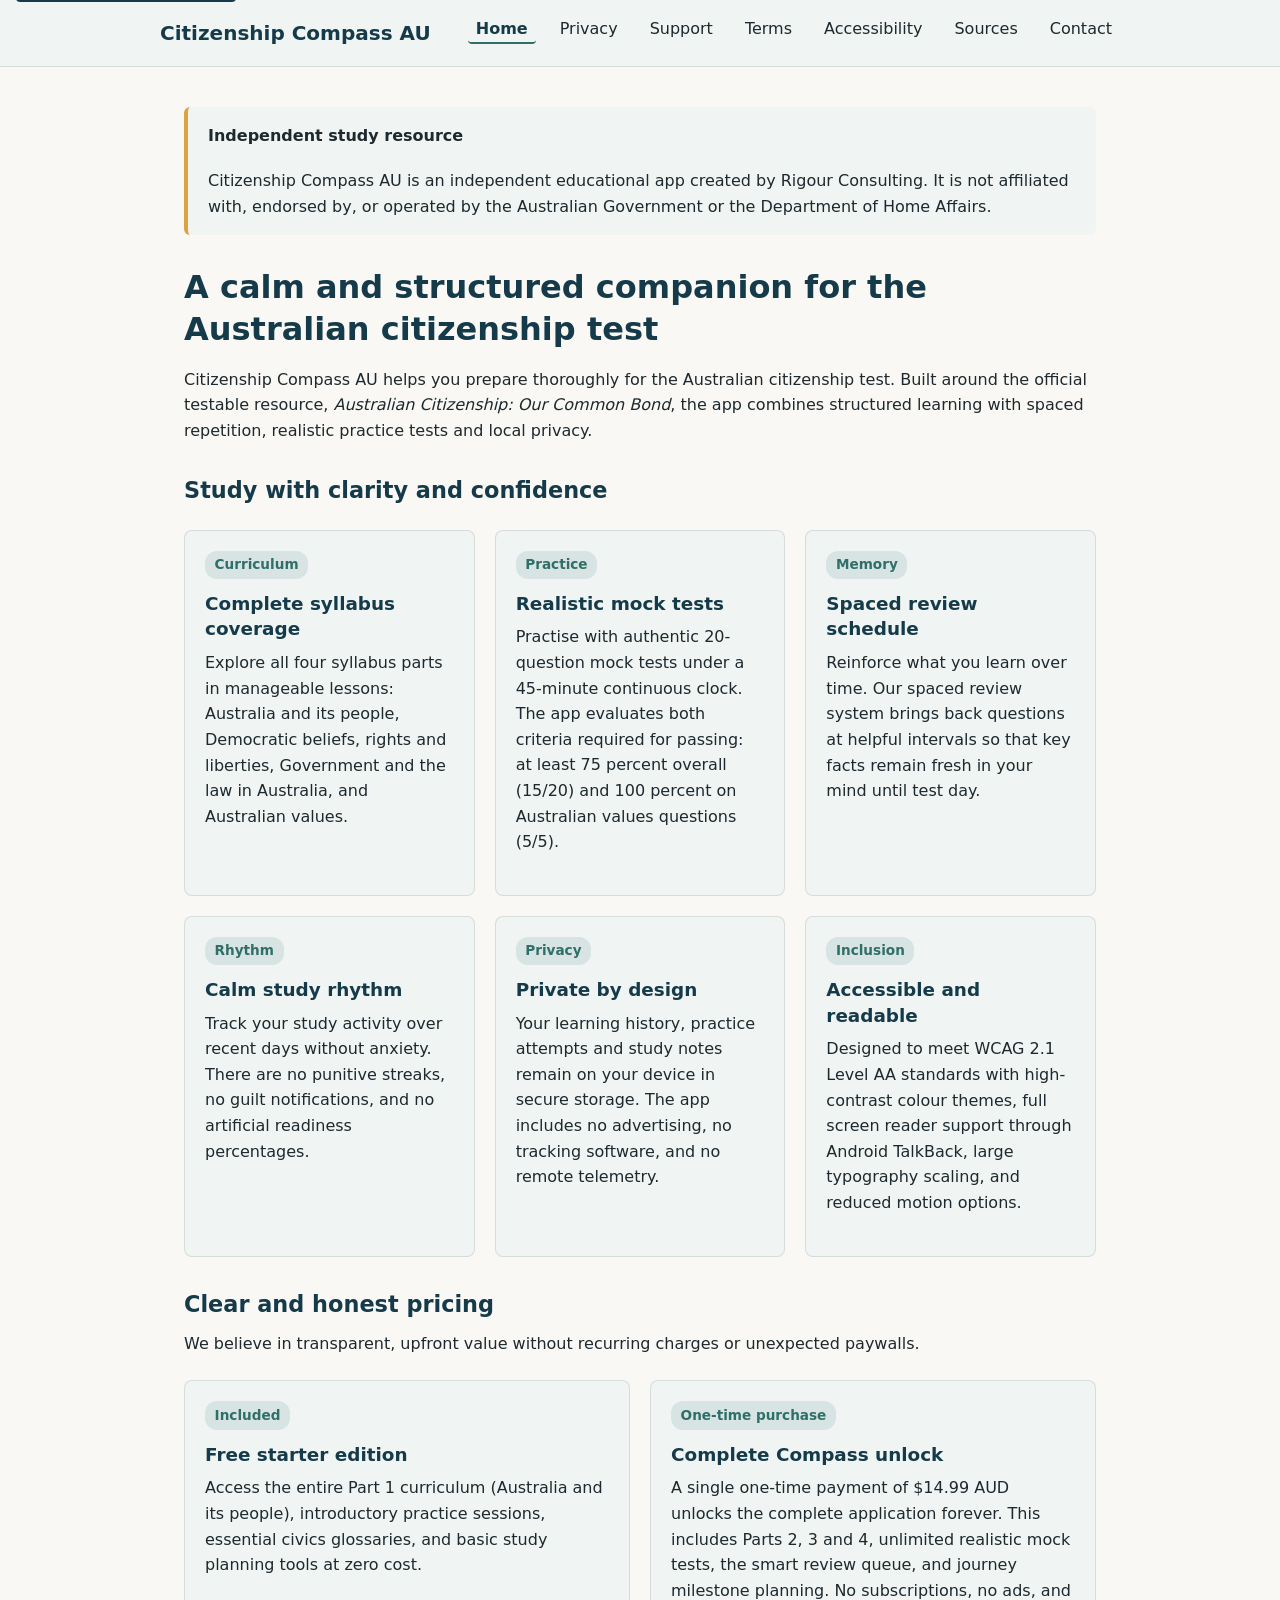
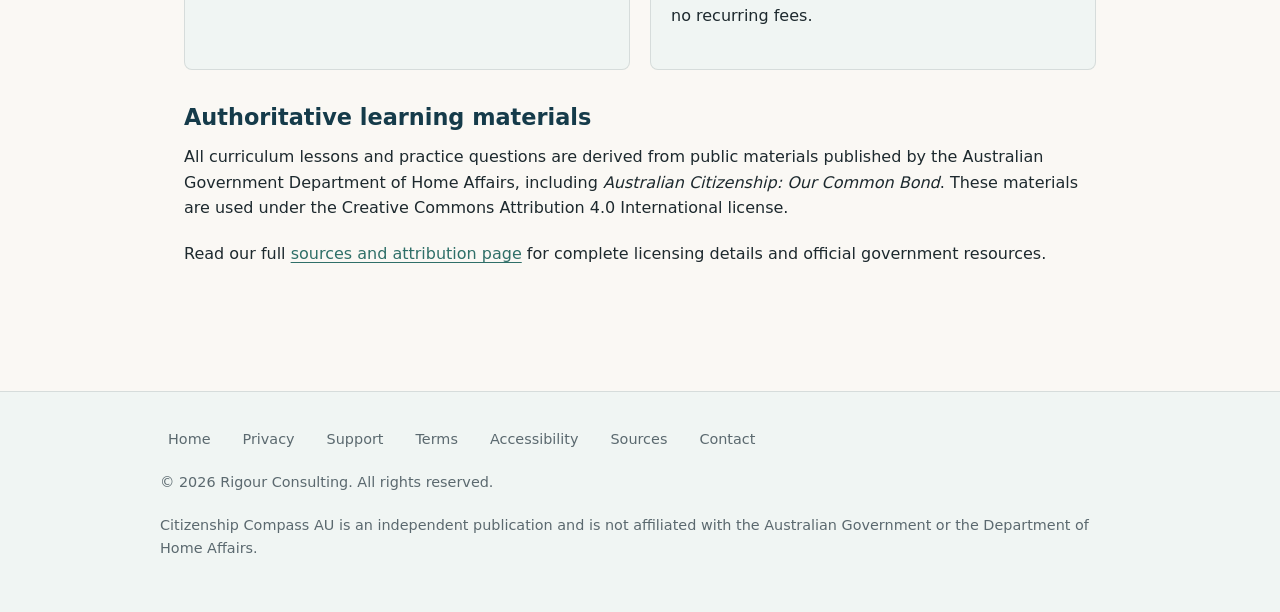
==== index.html @ 181355ba "Initial release of Citizenship Compass AU public pages" ====
<!DOCTYPE html>
<html lang="en-AU">
<head>
  <meta charset="utf-8">
  <meta name="viewport" content="width=device-width, initial-scale=1.0">
  <meta name="description" content="Citizenship Compass AU is a calm, private and structured study companion for the Australian citizenship test. Available on Android.">
  <title>Citizenship Compass AU | Australian citizenship study companion</title>
  <link rel="stylesheet" href="assets/site.css">
</head>
<body>
  <a href="#main-content" class="skip-link">Skip to main content</a>
  
  <header>
    <div class="nav-container">
      <a href="index.html" class="brand" aria-label="Citizenship Compass AU home">
        <span>Citizenship Compass AU</span>
      </a>
      <nav aria-label="Primary navigation">
        <ul>
          <li><a href="index.html" aria-current="page">Home</a></li>
          <li><a href="privacy/">Privacy</a></li>
          <li><a href="support/">Support</a></li>
          <li><a href="terms/">Terms</a></li>
          <li><a href="accessibility/">Accessibility</a></li>
          <li><a href="sources/">Sources</a></li>
          <li><a href="contact/">Contact</a></li>
        </ul>
      </nav>
    </div>
  </header>

  <main id="main-content">
    <div class="notice-banner" role="region" aria-label="Independent resource notice">
      <p><strong>Independent study resource</strong></p>
      <p>Citizenship Compass AU is an independent educational app created by Rigour Consulting. It is not affiliated with, endorsed by, or operated by the Australian Government or the Department of Home Affairs.</p>
    </div>

    <h1>A calm and structured companion for the Australian citizenship test</h1>
    <p>Citizenship Compass AU helps you prepare thoroughly for the Australian citizenship test. Built around the official testable resource, <em>Australian Citizenship: Our Common Bond</em>, the app combines structured learning with spaced repetition, realistic practice tests and local privacy.</p>

    <h2>Study with clarity and confidence</h2>
    <div class="card-grid">
      <article class="card">
        <span class="meta-pill">Curriculum</span>
        <h3>Complete syllabus coverage</h3>
        <p>Explore all four syllabus parts in manageable lessons: Australia and its people, Democratic beliefs, rights and liberties, Government and the law in Australia, and Australian values.</p>
      </article>

      <article class="card">
        <span class="meta-pill">Practice</span>
        <h3>Realistic mock tests</h3>
        <p>Practise with authentic 20-question mock tests under a 45-minute continuous clock. The app evaluates both criteria required for passing: at least 75 percent overall (15/20) and 100 percent on Australian values questions (5/5).</p>
      </article>

      <article class="card">
        <span class="meta-pill">Memory</span>
        <h3>Spaced review schedule</h3>
        <p>Reinforce what you learn over time. Our spaced review system brings back questions at helpful intervals so that key facts remain fresh in your mind until test day.</p>
      </article>

      <article class="card">
        <span class="meta-pill">Rhythm</span>
        <h3>Calm study rhythm</h3>
        <p>Track your study activity over recent days without anxiety. There are no punitive streaks, no guilt notifications, and no artificial readiness percentages.</p>
      </article>

      <article class="card">
        <span class="meta-pill">Privacy</span>
        <h3>Private by design</h3>
        <p>Your learning history, practice attempts and study notes remain on your device in secure storage. The app includes no advertising, no tracking software, and no remote telemetry.</p>
      </article>

      <article class="card">
        <span class="meta-pill">Inclusion</span>
        <h3>Accessible and readable</h3>
        <p>Designed to meet WCAG 2.1 Level AA standards with high-contrast colour themes, full screen reader support through Android TalkBack, large typography scaling, and reduced motion options.</p>
      </article>
    </div>

    <h2>Clear and honest pricing</h2>
    <p>We believe in transparent, upfront value without recurring charges or unexpected paywalls.</p>
    <div class="card-grid">
      <article class="card">
        <span class="meta-pill">Included</span>
        <h3>Free starter edition</h3>
        <p>Access the entire Part 1 curriculum (Australia and its people), introductory practice sessions, essential civics glossaries, and basic study planning tools at zero cost.</p>
      </article>

      <article class="card">
        <span class="meta-pill">One-time purchase</span>
        <h3>Complete Compass unlock</h3>
        <p>A single one-time payment of $14.99 AUD unlocks the complete application forever. This includes Parts 2, 3 and 4, unlimited realistic mock tests, the smart review queue, and journey milestone planning. No subscriptions, no ads, and no recurring fees.</p>
      </article>
    </div>

    <h2>Authoritative learning materials</h2>
    <p>All curriculum lessons and practice questions are derived from public materials published by the Australian Government Department of Home Affairs, including <em>Australian Citizenship: Our Common Bond</em>. These materials are used under the Creative Commons Attribution 4.0 International license.</p>
    <p>Read our full <a href="sources/">sources and attribution page</a> for complete licensing details and official government resources.</p>
  </main>

  <footer>
    <div class="footer-container">
      <nav class="footer-nav" aria-label="Footer navigation">
        <a href="index.html">Home</a>
        <a href="privacy/">Privacy</a>
        <a href="support/">Support</a>
        <a href="terms/">Terms</a>
        <a href="accessibility/">Accessibility</a>
        <a href="sources/">Sources</a>
        <a href="contact/">Contact</a>
      </nav>
      <p>&copy; 2026 Rigour Consulting. All rights reserved.</p>
      <p>Citizenship Compass AU is an independent publication and is not affiliated with the Australian Government or the Department of Home Affairs.</p>
    </div>
  </footer>
</body>
</html>
---- assets/site.css ----
:root {
  --harbour: #153B4A;
  --eucalyptus: #2F6F68;
  --wattle: #D9A441;
  --canvas: #FAF8F4;
  --soft-surface: #F0F5F3;
  --ink: #1D292E;
  --muted: #5B696F;
  --success: #2B6E4F;
  --error: #B3261E;
  --clay: #C96D50;
  --border: rgba(29, 41, 46, 0.12);
  --focus-ring: #153B4A;
}

@media (prefers-color-scheme: dark) {
  :root {
    --canvas: #0F1F26;
    --soft-surface: #172A32;
    --ink: #E5ECE9;
    --muted: #95A5AC;
    --border: rgba(229, 236, 233, 0.15);
    --focus-ring: #D9A441;
  }
}

*, *::before, *::after {
  box-sizing: border-box;
}

body {
  margin: 0;
  padding: 0;
  font-family: system-ui, -apple-system, BlinkMacSystemFont, "Segoe UI", Roboto, "Helvetica Neue", Arial, sans-serif;
  font-size: 1rem;
  line-height: 1.6;
  color: var(--ink);
  background-color: var(--canvas);
}

.skip-link {
  position: absolute;
  top: -40px;
  left: 1rem;
  background: var(--harbour);
  color: #FFFFFF;
  padding: 0.5rem 1rem;
  border-radius: 4px;
  z-index: 1000;
  text-decoration: none;
  font-weight: 600;
  transition: top 0.2s ease;
}

.skip-link:focus {
  top: 1rem;
}

header {
  background-color: var(--soft-surface);
  border-bottom: 1px solid var(--border);
  padding: 1rem 1.5rem;
}

.nav-container {
  max-width: 960px;
  margin: 0 auto;
  display: flex;
  flex-wrap: wrap;
  justify-content: space-between;
  align-items: center;
  gap: 1rem;
}

.brand {
  font-size: 1.25rem;
  font-weight: 700;
  color: var(--harbour);
  text-decoration: none;
  display: flex;
  align-items: center;
  gap: 0.5rem;
}

@media (prefers-color-scheme: dark) {
  .brand {
    color: var(--ink);
  }
}

nav ul {
  list-style: none;
  margin: 0;
  padding: 0;
  display: flex;
  flex-wrap: wrap;
  gap: 1rem;
}

nav a {
  color: var(--ink);
  text-decoration: none;
  font-weight: 500;
  padding: 0.25rem 0.5rem;
  border-radius: 4px;
}

nav a:hover, nav a:focus {
  color: var(--eucalyptus);
  background-color: rgba(47, 111, 104, 0.08);
  outline: 2px solid var(--focus-ring);
}

nav a[aria-current="page"] {
  color: var(--harbour);
  font-weight: 700;
  border-bottom: 2px solid var(--eucalyptus);
}

@media (prefers-color-scheme: dark) {
  nav a[aria-current="page"] {
    color: var(--wattle);
  }
}

main {
  max-width: 960px;
  margin: 0 auto;
  padding: 2.5rem 1.5rem;
}

h1 {
  font-size: 2rem;
  line-height: 1.3;
  color: var(--harbour);
  margin-top: 0;
  margin-bottom: 1rem;
}

@media (prefers-color-scheme: dark) {
  h1 {
    color: var(--ink);
  }
}

h2 {
  font-size: 1.4rem;
  line-height: 1.35;
  color: var(--harbour);
  margin-top: 2rem;
  margin-bottom: 0.75rem;
}

@media (prefers-color-scheme: dark) {
  h2 {
    color: var(--ink);
  }
}

h3 {
  font-size: 1.15rem;
  line-height: 1.4;
  margin-top: 1.5rem;
  margin-bottom: 0.5rem;
}

p, ul, ol {
  margin-top: 0;
  margin-bottom: 1.25rem;
}

ul, ol {
  padding-left: 1.5rem;
}

li {
  margin-bottom: 0.5rem;
}

a {
  color: var(--eucalyptus);
  text-decoration: underline;
  text-underline-offset: 3px;
}

a:hover, a:focus {
  color: var(--harbour);
  outline: 2px solid var(--focus-ring);
}

@media (prefers-color-scheme: dark) {
  a {
    color: #4DB3A6;
  }
  a:hover, a:focus {
    color: var(--wattle);
  }
}

.notice-banner {
  background-color: var(--soft-surface);
  border-left: 4px solid var(--wattle);
  border-radius: 6px;
  padding: 1rem 1.25rem;
  margin-bottom: 2rem;
}

.notice-banner p:last-child {
  margin-bottom: 0;
}

.card-grid {
  display: grid;
  grid-template-columns: repeat(auto-fit, minmax(280px, 1fr));
  gap: 1.25rem;
  margin: 1.5rem 0;
}

.card {
  background-color: var(--soft-surface);
  border: 1px solid var(--border);
  border-radius: 8px;
  padding: 1.25rem;
}

.card h3 {
  margin-top: 0;
  color: var(--harbour);
}

@media (prefers-color-scheme: dark) {
  .card h3 {
    color: var(--ink);
  }
}

.meta-pill {
  display: inline-block;
  background-color: rgba(47, 111, 104, 0.12);
  color: var(--eucalyptus);
  padding: 0.2rem 0.6rem;
  border-radius: 12px;
  font-size: 0.85rem;
  font-weight: 600;
  margin-bottom: 0.75rem;
}

@media (prefers-color-scheme: dark) {
  .meta-pill {
    background-color: rgba(77, 179, 166, 0.2);
    color: #4DB3A6;
  }
}

footer {
  background-color: var(--soft-surface);
  border-top: 1px solid var(--border);
  padding: 2rem 1.5rem;
  margin-top: 4rem;
  font-size: 0.9rem;
  color: var(--muted);
}

.footer-container {
  max-width: 960px;
  margin: 0 auto;
}

.footer-nav {
  display: flex;
  flex-wrap: wrap;
  gap: 1rem;
  margin-bottom: 1rem;
}

.footer-nav a {
  color: var(--muted);
  text-decoration: none;
}

.footer-nav a:hover, .footer-nav a:focus {
  color: var(--ink);
  text-decoration: underline;
}

@media (prefers-reduced-motion: reduce) {
  *, *::before, *::after {
    animation-duration: 0.01ms !important;
    animation-iteration-count: 1 !important;
    transition-duration: 0.01ms !important;
    scroll-behavior: auto !important;
  }
}
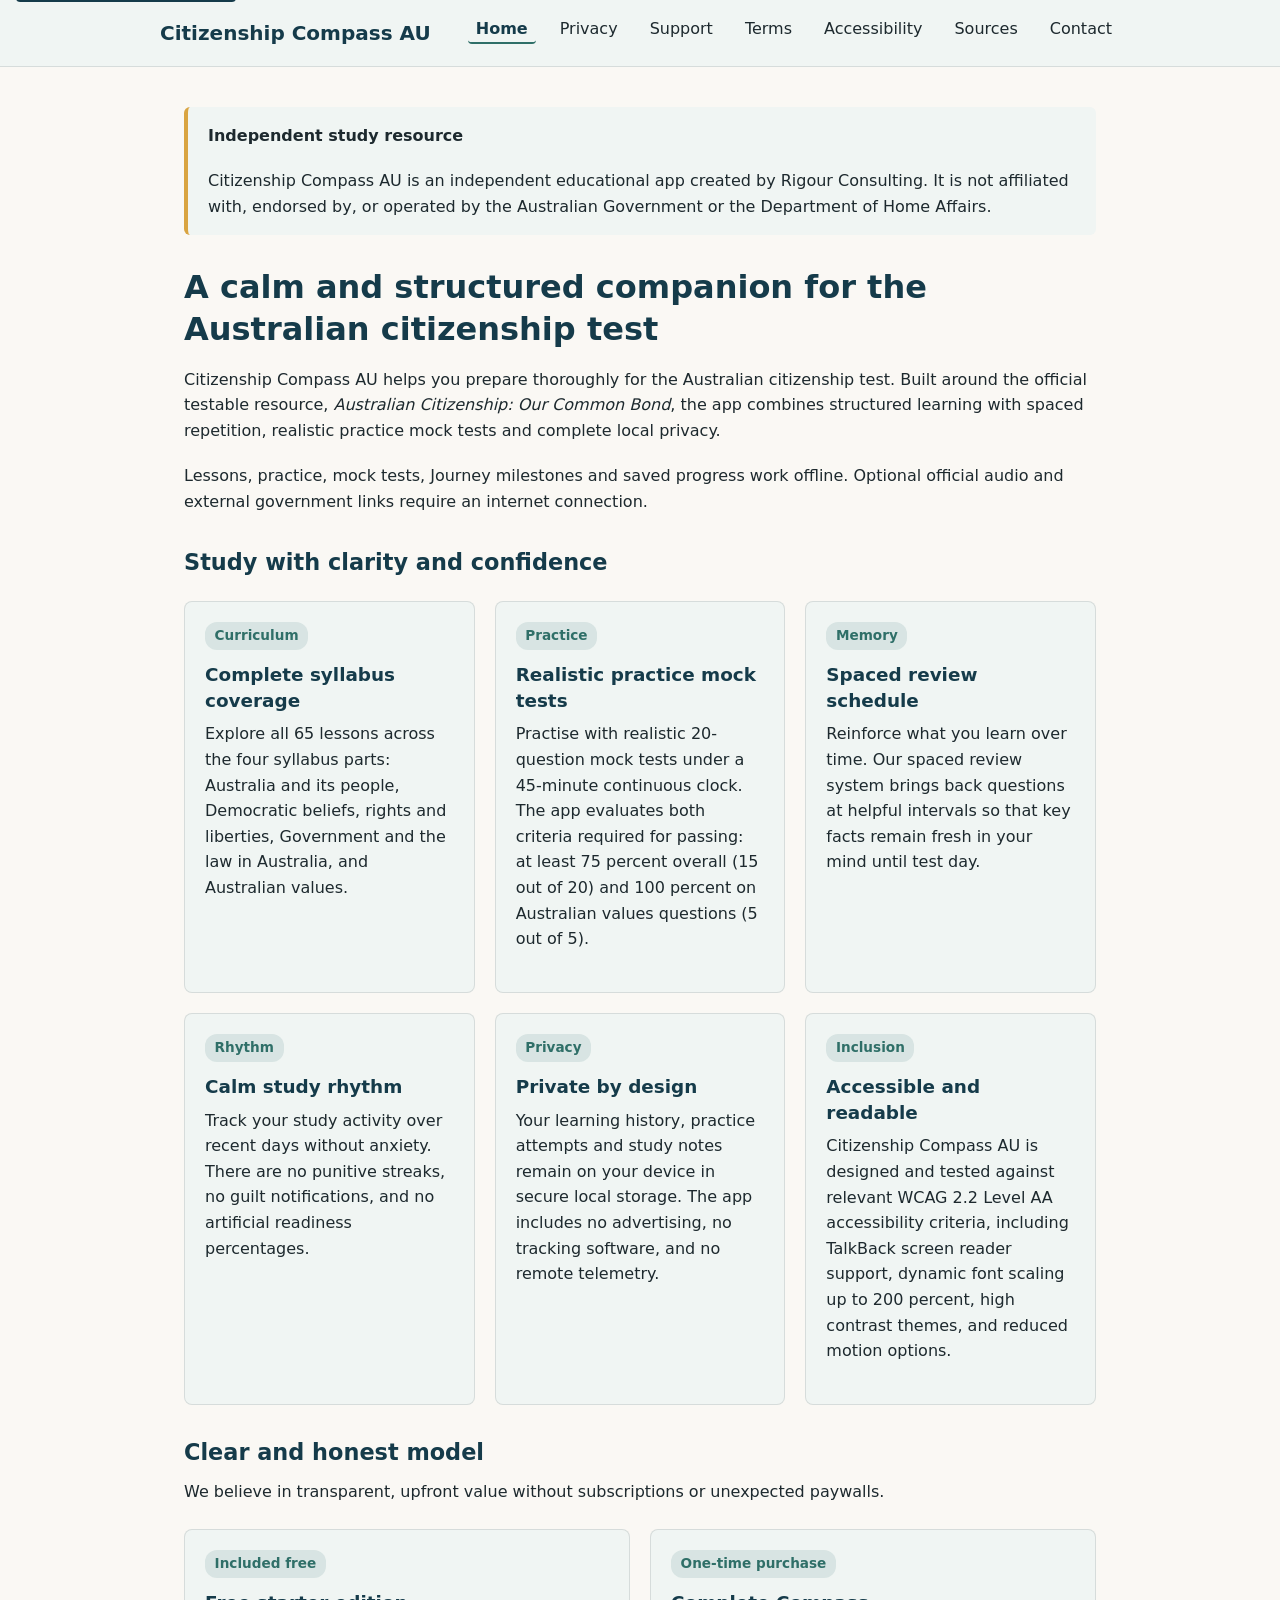
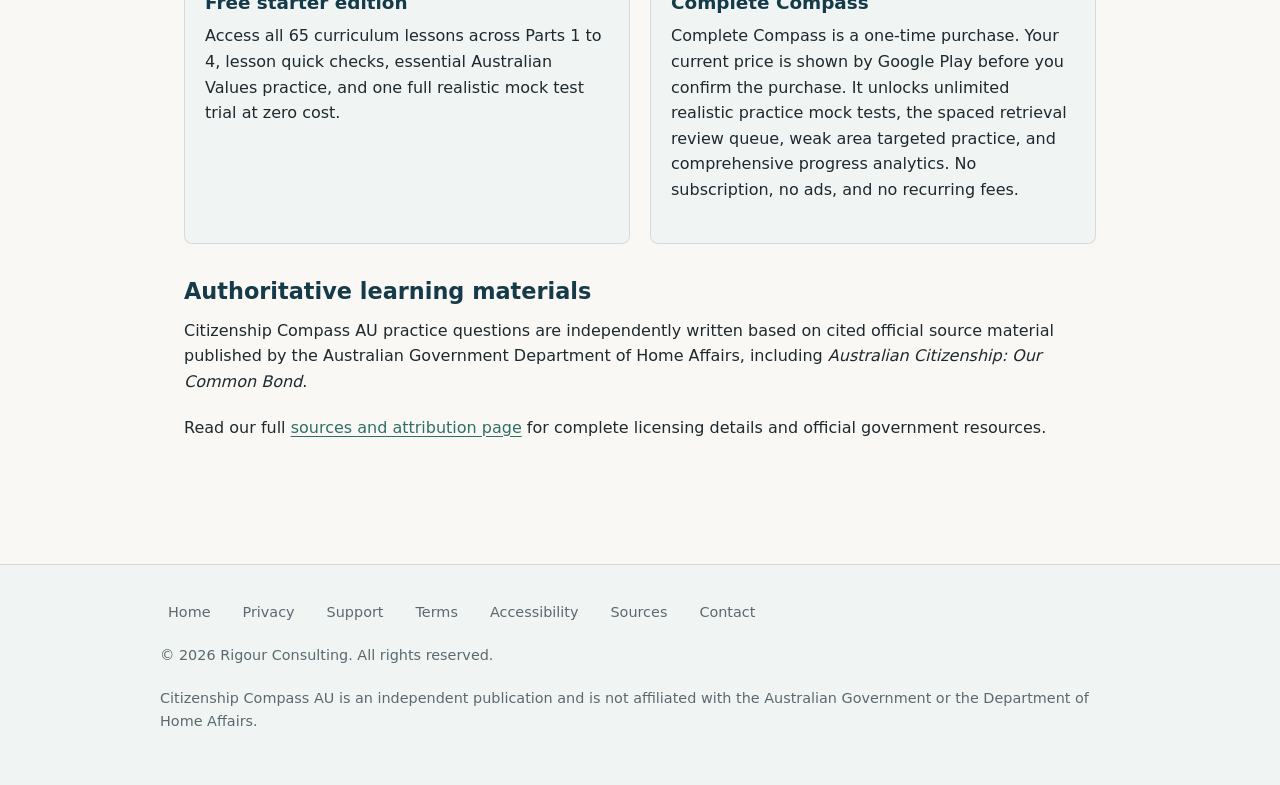
==== commit dc97f477: "Reconcile commercial model, licensing, accessibility and contact standards" ====
--- a/index.html
+++ b/index.html
@@ -36,20 +36,21 @@
     </div>
 
     <h1>A calm and structured companion for the Australian citizenship test</h1>
-    <p>Citizenship Compass AU helps you prepare thoroughly for the Australian citizenship test. Built around the official testable resource, <em>Australian Citizenship: Our Common Bond</em>, the app combines structured learning with spaced repetition, realistic practice tests and local privacy.</p>
+    <p>Citizenship Compass AU helps you prepare thoroughly for the Australian citizenship test. Built around the official testable resource, <em>Australian Citizenship: Our Common Bond</em>, the app combines structured learning with spaced repetition, realistic practice mock tests and complete local privacy.</p>
+    <p>Lessons, practice, mock tests, Journey milestones and saved progress work offline. Optional official audio and external government links require an internet connection.</p>
 
     <h2>Study with clarity and confidence</h2>
     <div class="card-grid">
       <article class="card">
         <span class="meta-pill">Curriculum</span>
         <h3>Complete syllabus coverage</h3>
-        <p>Explore all four syllabus parts in manageable lessons: Australia and its people, Democratic beliefs, rights and liberties, Government and the law in Australia, and Australian values.</p>
+        <p>Explore all 65 lessons across the four syllabus parts: Australia and its people, Democratic beliefs, rights and liberties, Government and the law in Australia, and Australian values.</p>
       </article>
 
       <article class="card">
         <span class="meta-pill">Practice</span>
-        <h3>Realistic mock tests</h3>
-        <p>Practise with authentic 20-question mock tests under a 45-minute continuous clock. The app evaluates both criteria required for passing: at least 75 percent overall (15/20) and 100 percent on Australian values questions (5/5).</p>
+        <h3>Realistic practice mock tests</h3>
+        <p>Practise with realistic 20-question mock tests under a 45-minute continuous clock. The app evaluates both criteria required for passing: at least 75 percent overall (15 out of 20) and 100 percent on Australian values questions (5 out of 5).</p>
       </article>
 
       <article class="card">
@@ -67,34 +68,34 @@
       <article class="card">
         <span class="meta-pill">Privacy</span>
         <h3>Private by design</h3>
-        <p>Your learning history, practice attempts and study notes remain on your device in secure storage. The app includes no advertising, no tracking software, and no remote telemetry.</p>
+        <p>Your learning history, practice attempts and study notes remain on your device in secure local storage. The app includes no advertising, no tracking software, and no remote telemetry.</p>
       </article>
 
       <article class="card">
         <span class="meta-pill">Inclusion</span>
         <h3>Accessible and readable</h3>
-        <p>Designed to meet WCAG 2.1 Level AA standards with high-contrast colour themes, full screen reader support through Android TalkBack, large typography scaling, and reduced motion options.</p>
+        <p>Citizenship Compass AU is designed and tested against relevant WCAG 2.2 Level AA accessibility criteria, including TalkBack screen reader support, dynamic font scaling up to 200 percent, high contrast themes, and reduced motion options.</p>
       </article>
     </div>
 
-    <h2>Clear and honest pricing</h2>
-    <p>We believe in transparent, upfront value without recurring charges or unexpected paywalls.</p>
+    <h2>Clear and honest model</h2>
+    <p>We believe in transparent, upfront value without subscriptions or unexpected paywalls.</p>
     <div class="card-grid">
       <article class="card">
-        <span class="meta-pill">Included</span>
+        <span class="meta-pill">Included free</span>
         <h3>Free starter edition</h3>
-        <p>Access the entire Part 1 curriculum (Australia and its people), introductory practice sessions, essential civics glossaries, and basic study planning tools at zero cost.</p>
+        <p>Access all 65 curriculum lessons across Parts 1 to 4, lesson quick checks, essential Australian Values practice, and one full realistic mock test trial at zero cost.</p>
       </article>
 
       <article class="card">
         <span class="meta-pill">One-time purchase</span>
-        <h3>Complete Compass unlock</h3>
-        <p>A single one-time payment of $14.99 AUD unlocks the complete application forever. This includes Parts 2, 3 and 4, unlimited realistic mock tests, the smart review queue, and journey milestone planning. No subscriptions, no ads, and no recurring fees.</p>
+        <h3>Complete Compass</h3>
+        <p>Complete Compass is a one-time purchase. Your current price is shown by Google Play before you confirm the purchase. It unlocks unlimited realistic practice mock tests, the spaced retrieval review queue, weak area targeted practice, and comprehensive progress analytics. No subscription, no ads, and no recurring fees.</p>
       </article>
     </div>
 
     <h2>Authoritative learning materials</h2>
-    <p>All curriculum lessons and practice questions are derived from public materials published by the Australian Government Department of Home Affairs, including <em>Australian Citizenship: Our Common Bond</em>. These materials are used under the Creative Commons Attribution 4.0 International license.</p>
+    <p>Citizenship Compass AU practice questions are independently written based on cited official source material published by the Australian Government Department of Home Affairs, including <em>Australian Citizenship: Our Common Bond</em>.</p>
     <p>Read our full <a href="sources/">sources and attribution page</a> for complete licensing details and official government resources.</p>
   </main>
 
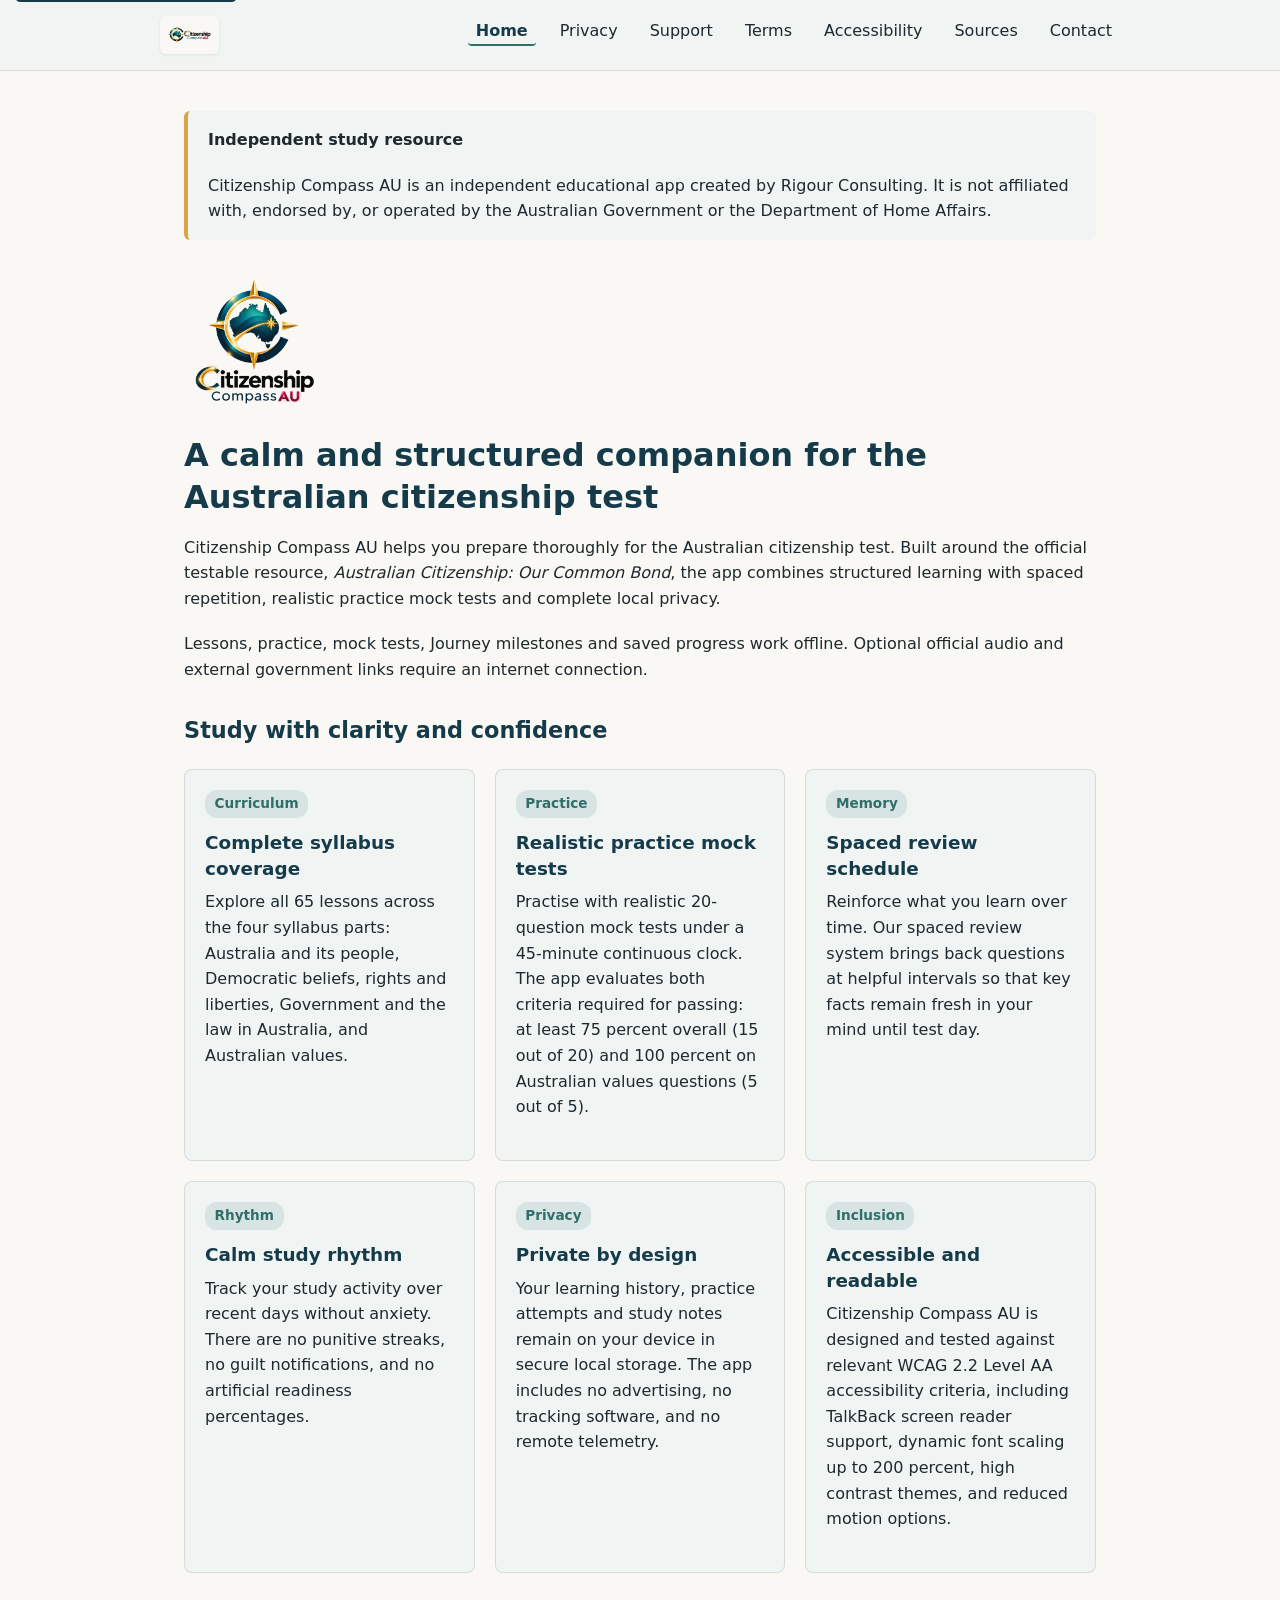
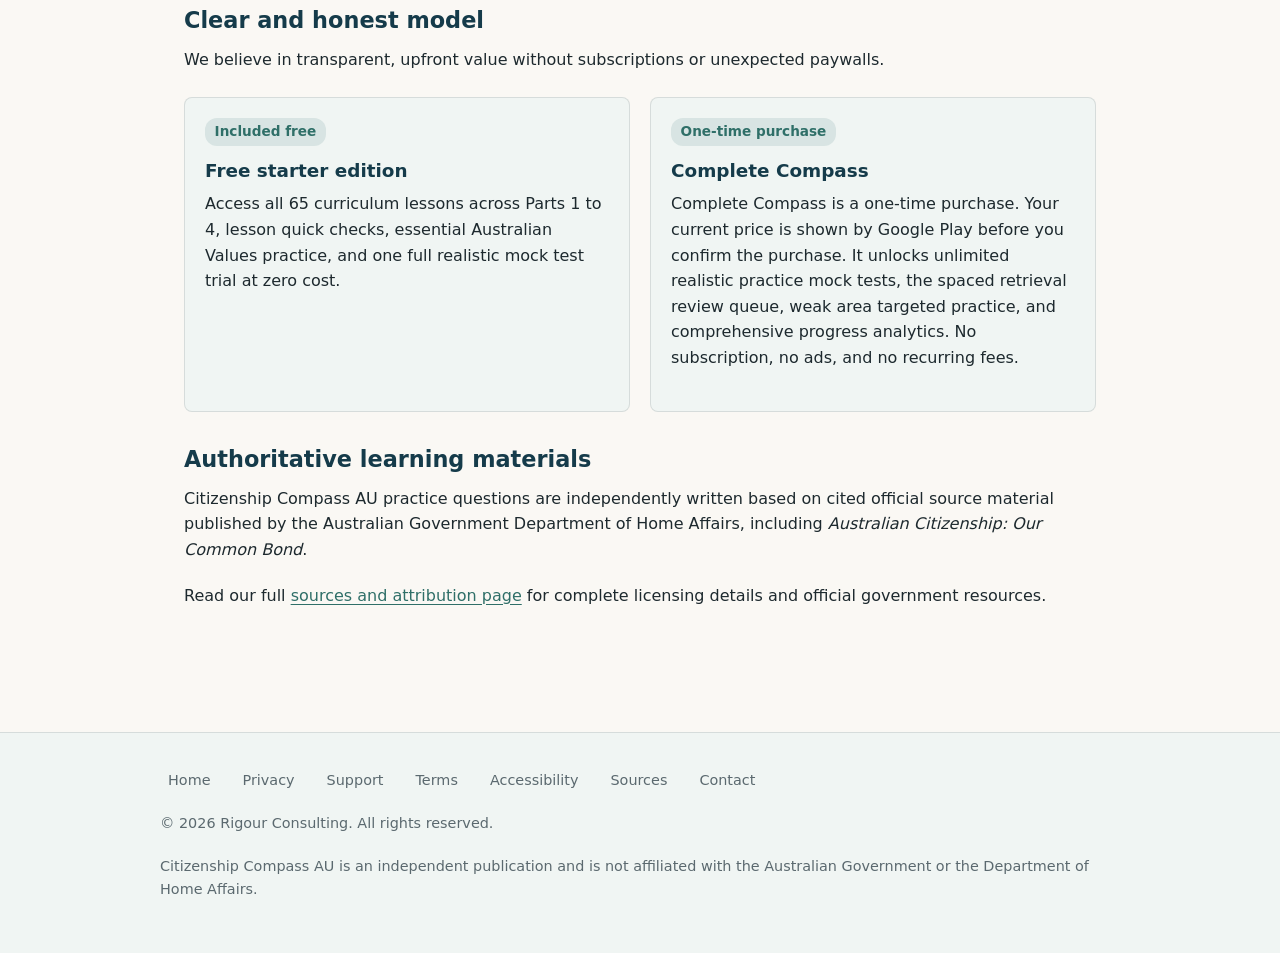
==== commit 4d5e3f3b: "Integrate approved visual identity, favicons and responsive brand masthead" ====
--- a/index.html
+++ b/index.html
@@ -6,6 +6,11 @@
   <meta name="description" content="Citizenship Compass AU is a calm, private and structured study companion for the Australian citizenship test. Available on Android.">
   <title>Citizenship Compass AU | Australian citizenship study companion</title>
   <link rel="stylesheet" href="assets/site.css">
+  <link rel="icon" type="image/x-icon" href="favicon.ico">
+  <link rel="icon" type="image/png" sizes="16x16" href="favicon-16x16.png">
+  <link rel="icon" type="image/png" sizes="32x32" href="favicon-32x32.png">
+  <link rel="icon" type="image/png" sizes="48x48" href="favicon-48x48.png">
+  <link rel="apple-touch-icon" sizes="180x180" href="apple-touch-icon.png">
 </head>
 <body>
   <a href="#main-content" class="skip-link">Skip to main content</a>
@@ -13,7 +18,9 @@
   <header>
     <div class="nav-container">
       <a href="index.html" class="brand" aria-label="Citizenship Compass AU home">
-        <span>Citizenship Compass AU</span>
+        <img src="assets/brand/ccau_brand_emblem_96.png" alt="" class="brand-emblem-img" width="36" height="36">
+        <img src="assets/brand/ccau_brand_wordmark_horizontal.png" alt="" class="brand-wordmark-img" width="220" height="44">
+        <span class="brand-text">Citizenship Compass AU</span>
       </a>
       <nav aria-label="Primary navigation">
         <ul>
@@ -35,6 +42,12 @@
       <p>Citizenship Compass AU is an independent educational app created by Rigour Consulting. It is not affiliated with, endorsed by, or operated by the Australian Government or the Department of Home Affairs.</p>
     </div>
 
+    <div class="hero-brand" aria-hidden="true">
+      <picture>
+        <source srcset="assets/brand/ccau_brand_lockup_dark.png" media="(prefers-color-scheme: dark)">
+        <img src="assets/brand/ccau_brand_lockup_stacked.png" alt="" class="hero-brand-img" width="140" height="140">
+      </picture>
+    </div>
     <h1>A calm and structured companion for the Australian citizenship test</h1>
     <p>Citizenship Compass AU helps you prepare thoroughly for the Australian citizenship test. Built around the official testable resource, <em>Australian Citizenship: Our Common Bond</em>, the app combines structured learning with spaced repetition, realistic practice mock tests and complete local privacy.</p>
     <p>Lessons, practice, mock tests, Journey milestones and saved progress work offline. Optional official audio and external government links require an internet connection.</p>
--- a/assets/site.css
+++ b/assets/site.css
@@ -291,3 +291,69 @@
     scroll-behavior: auto !important;
   }
 }
+
+/* Approved brand asset integration */
+.brand {
+  font-size: 1.15rem;
+  font-weight: 700;
+  color: var(--harbour);
+  text-decoration: none;
+  display: flex;
+  align-items: center;
+  gap: 0.6rem;
+}
+
+.brand-emblem-img {
+  width: 36px;
+  height: 36px;
+  object-fit: contain;
+  display: block;
+}
+
+.brand-wordmark-img {
+  height: 38px;
+  width: auto;
+  object-fit: contain;
+  display: none;
+}
+
+@media (min-width: 641px) {
+  .brand-wordmark-img {
+    display: block;
+    background: #FAF8F4;
+    padding: 3px 8px;
+    border-radius: 6px;
+    box-shadow: 0 1px 3px rgba(0, 0, 0, 0.08);
+  }
+  .brand-emblem-img {
+    display: none;
+  }
+  .brand-text {
+    display: none;
+  }
+}
+
+@media (max-width: 640px) {
+  .brand-wordmark-img {
+    display: none;
+  }
+  .brand-emblem-img {
+    display: block;
+  }
+  .brand-text {
+    display: inline;
+  }
+}
+
+.hero-brand {
+  margin: 1.5rem 0 1rem 0;
+  display: flex;
+  justify-content: flex-start;
+}
+
+.hero-brand-img {
+  width: 140px;
+  height: 140px;
+  object-fit: contain;
+  border-radius: 12px;
+}
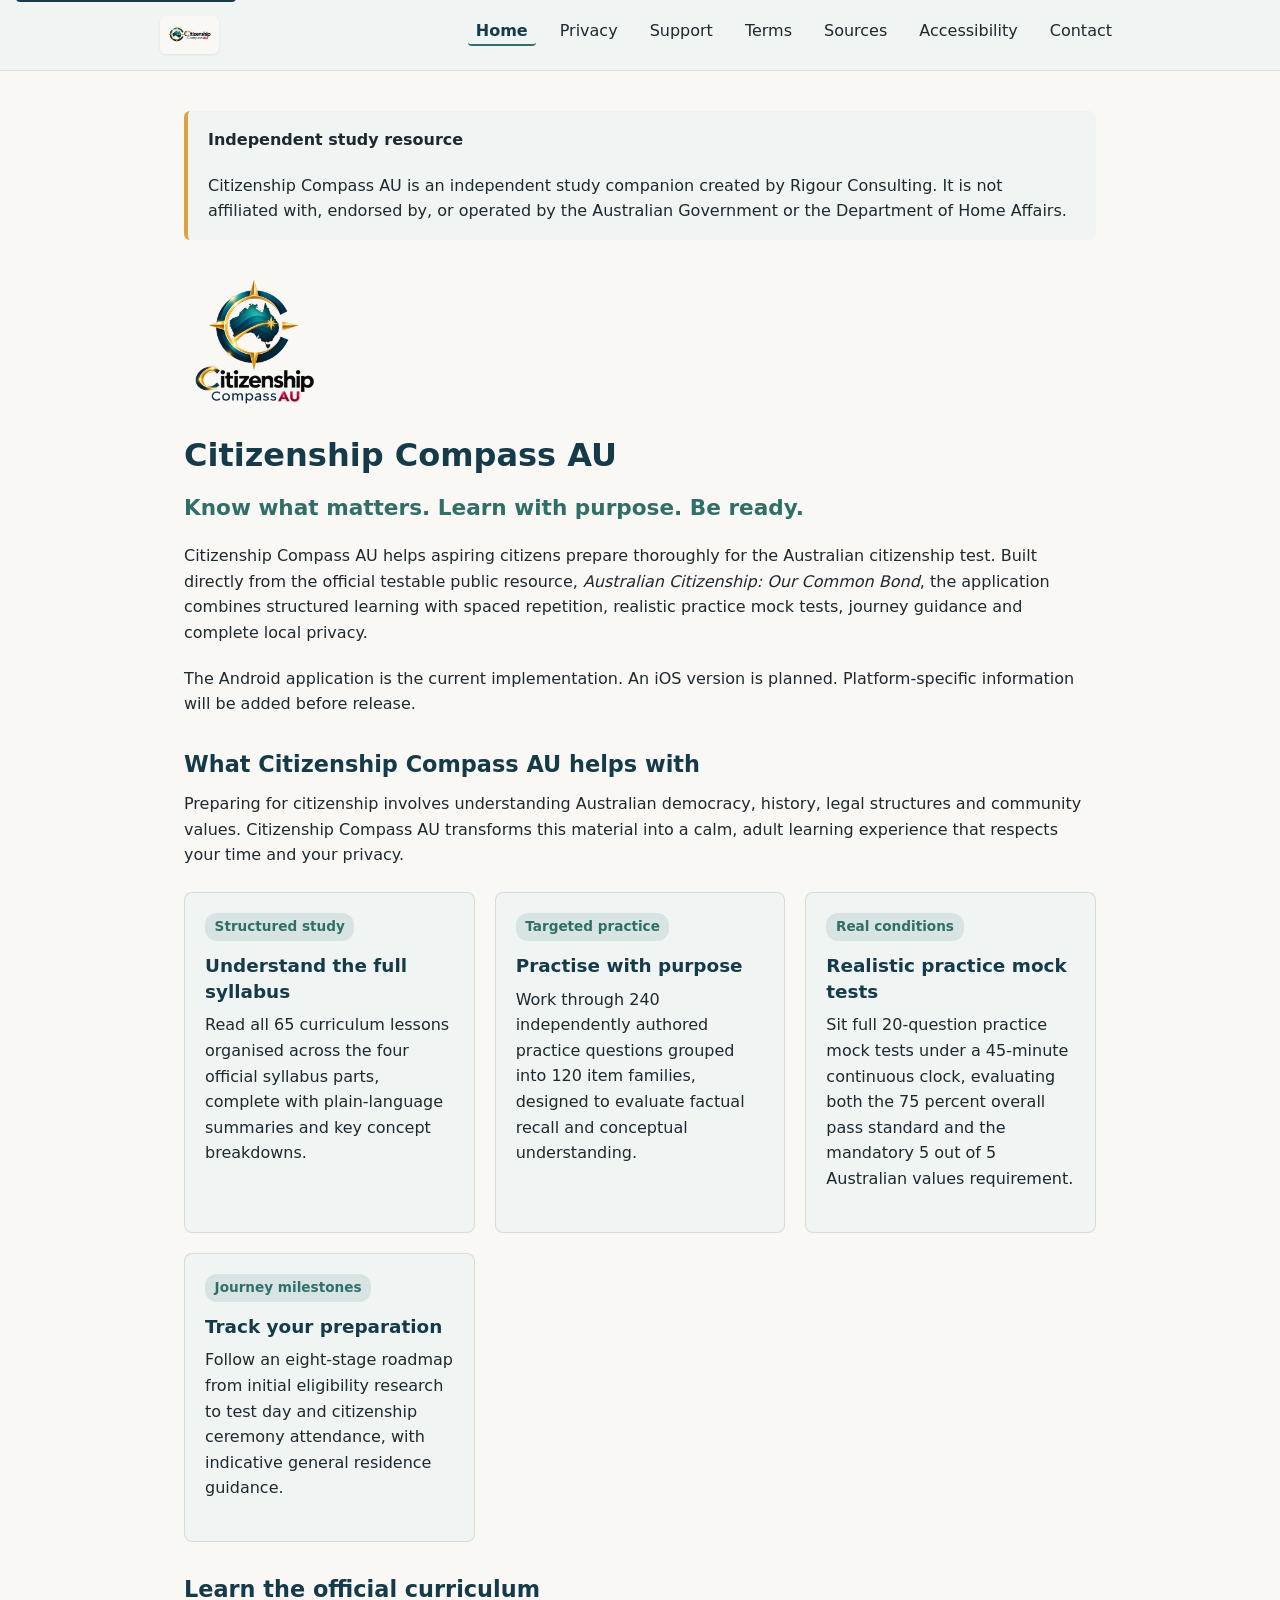
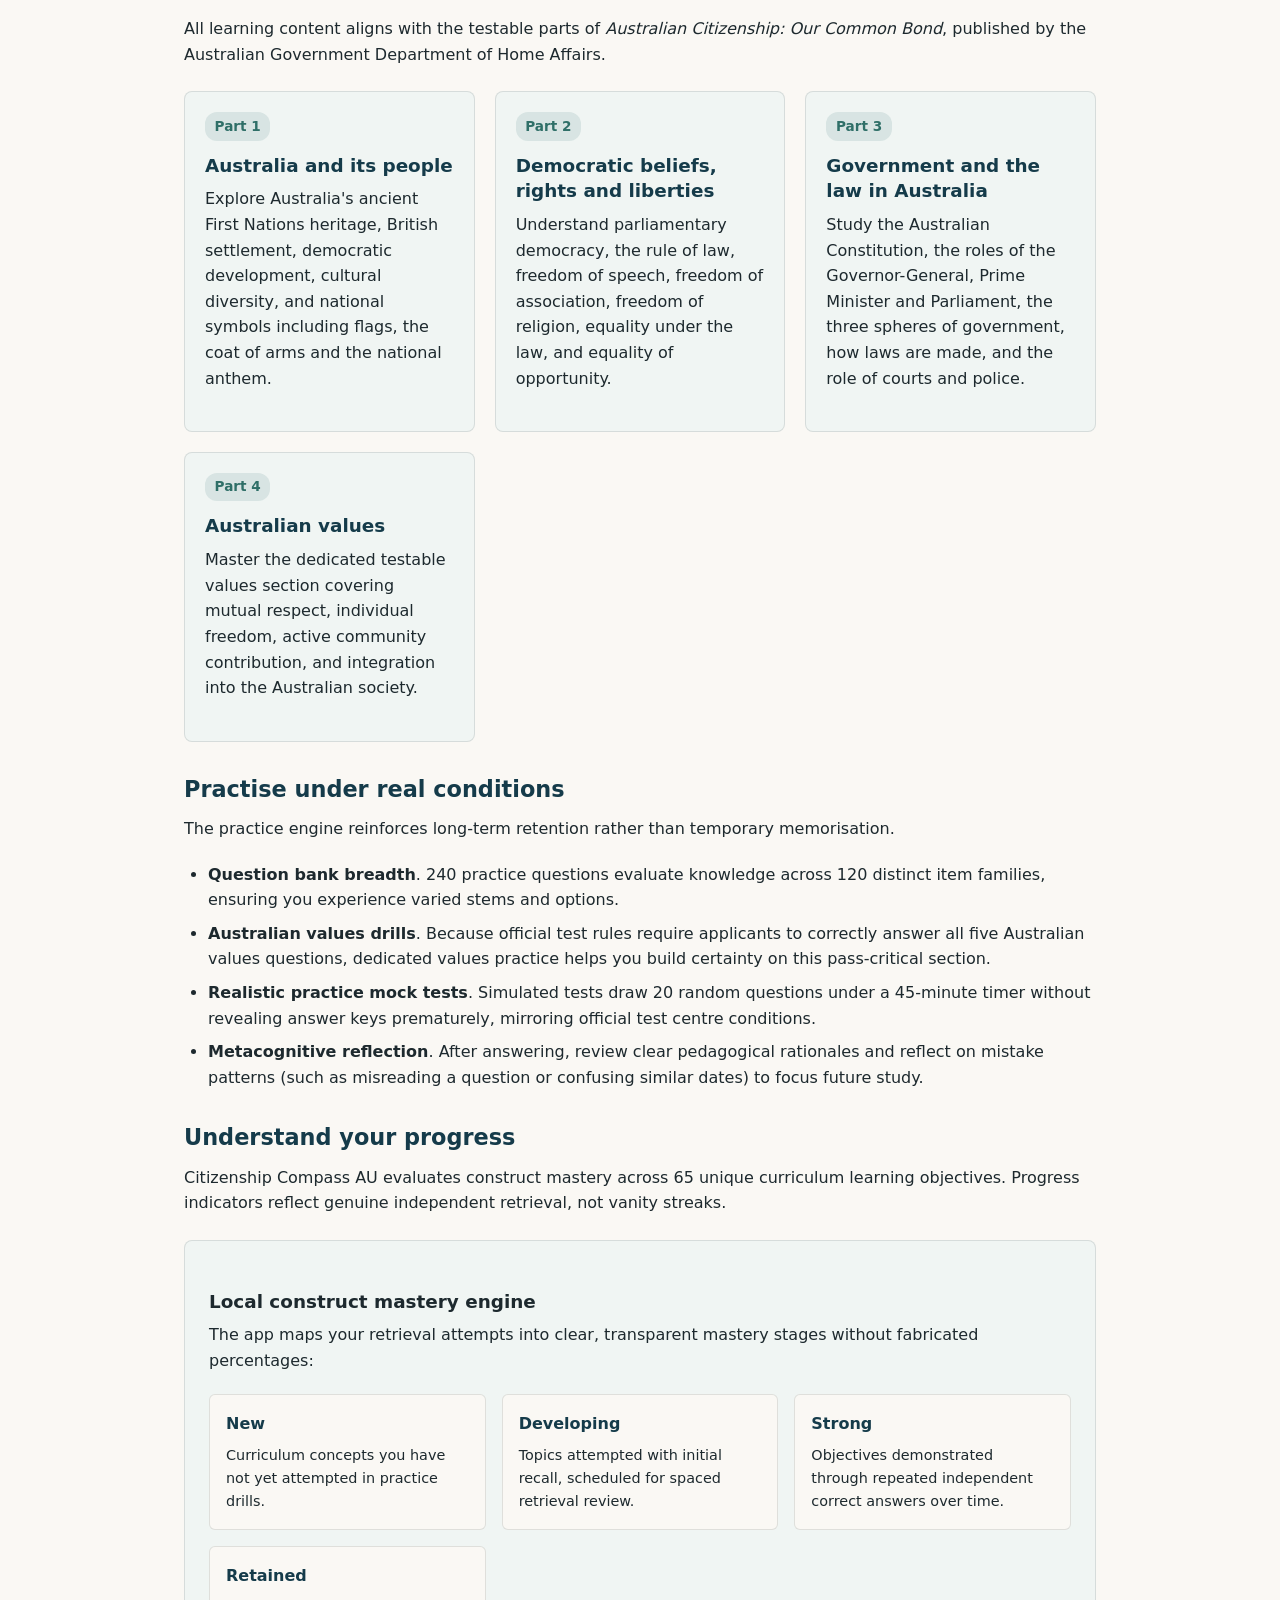
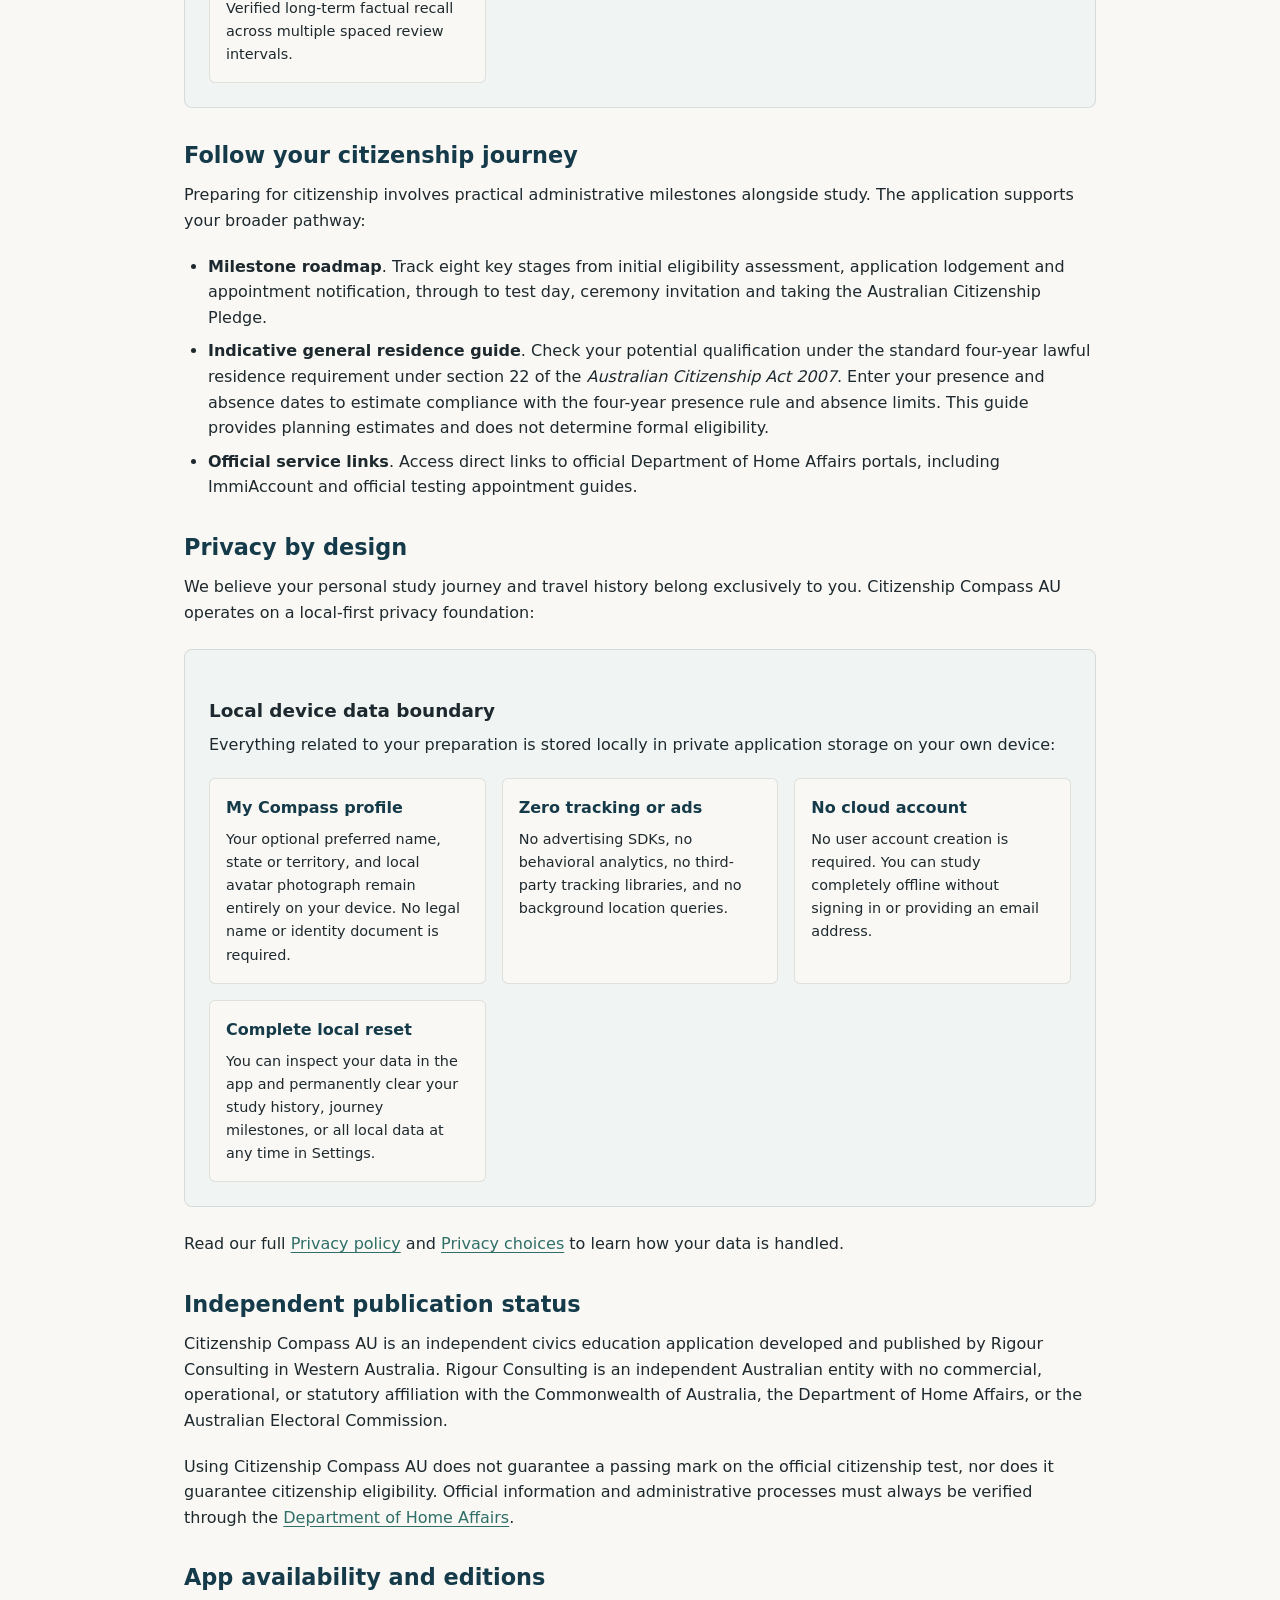
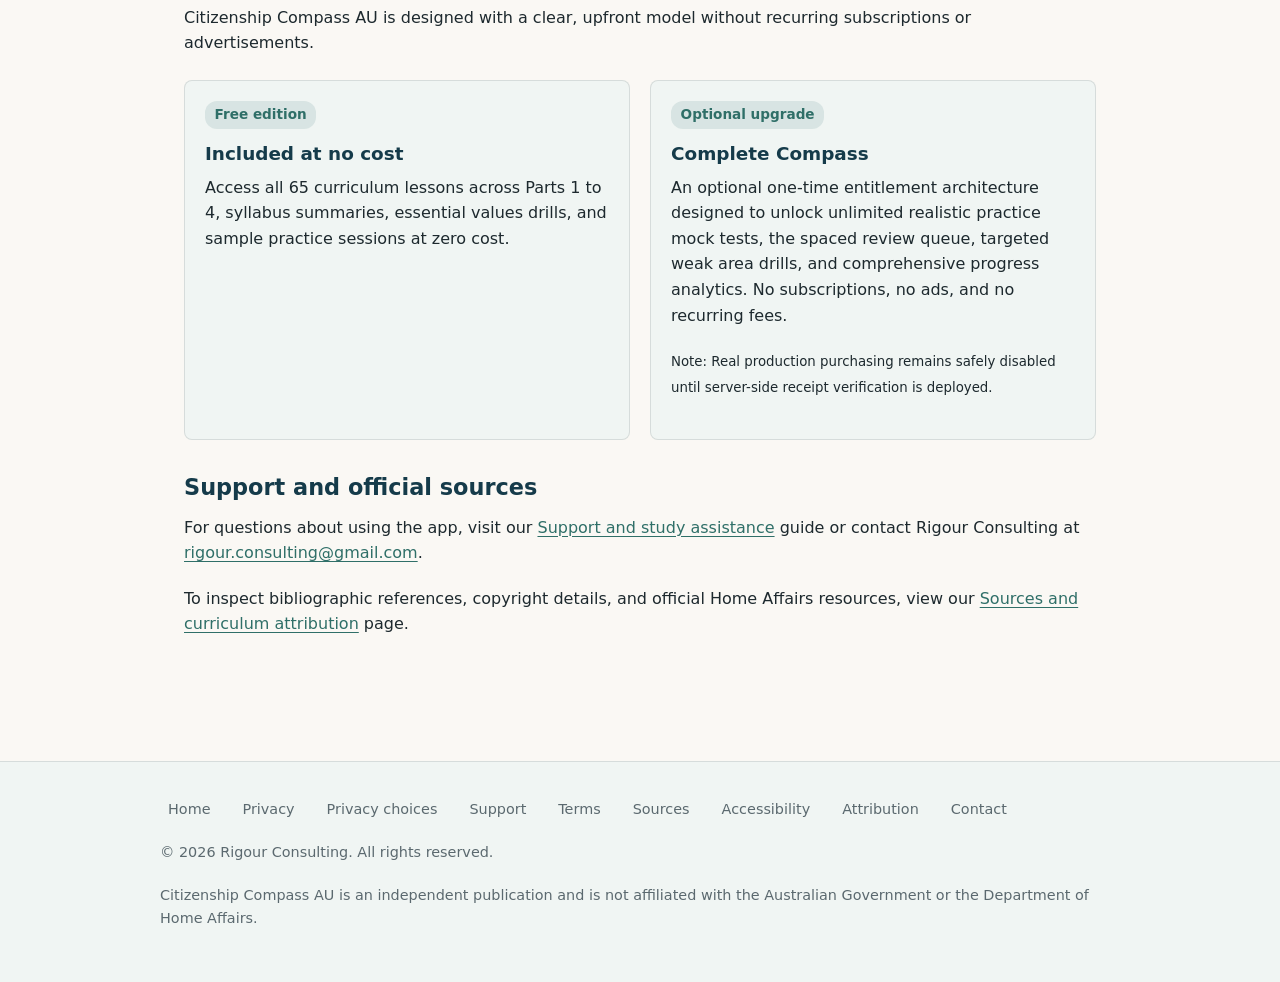
==== commit e615d3aa: "feat: finalise cross-store public website with 9 permanent routes Complete and deploy the public web" ====
--- a/index.html
+++ b/index.html
@@ -3,7 +3,14 @@
 <head>
   <meta charset="utf-8">
   <meta name="viewport" content="width=device-width, initial-scale=1.0">
-  <meta name="description" content="Citizenship Compass AU is a calm, private and structured study companion for the Australian citizenship test. Available on Android.">
+  <meta name="description" content="Citizenship Compass AU is a calm, private and structured study companion for the Australian citizenship test. Available on Android with an iOS version planned.">
+  <link rel="canonical" href="https://rigourconsulting.github.io/citizenship-compass-au-pages/">
+  <meta property="og:type" content="website">
+  <meta property="og:title" content="Citizenship Compass AU | Australian citizenship study companion">
+  <meta property="og:description" content="Know what matters. Learn with purpose. Be ready. A structured, calm and private study companion for the Australian citizenship test.">
+  <meta property="og:url" content="https://rigourconsulting.github.io/citizenship-compass-au-pages/">
+  <meta property="og:image" content="https://rigourconsulting.github.io/citizenship-compass-au-pages/assets/brand/android-chrome-512x512.png">
+  <meta name="theme-color" content="#153B4A">
   <title>Citizenship Compass AU | Australian citizenship study companion</title>
   <link rel="stylesheet" href="assets/site.css">
   <link rel="icon" type="image/x-icon" href="favicon.ico">
@@ -28,8 +35,8 @@
           <li><a href="privacy/">Privacy</a></li>
           <li><a href="support/">Support</a></li>
           <li><a href="terms/">Terms</a></li>
+          <li><a href="sources/">Sources</a></li>
           <li><a href="accessibility/">Accessibility</a></li>
-          <li><a href="sources/">Sources</a></li>
           <li><a href="contact/">Contact</a></li>
         </ul>
       </nav>
@@ -37,79 +44,194 @@
   </header>
 
   <main id="main-content">
-    <div class="notice-banner" role="region" aria-label="Independent resource notice">
+    <div class="notice-banner" role="region" aria-label="Independent study companion notice">
       <p><strong>Independent study resource</strong></p>
-      <p>Citizenship Compass AU is an independent educational app created by Rigour Consulting. It is not affiliated with, endorsed by, or operated by the Australian Government or the Department of Home Affairs.</p>
+      <p>Citizenship Compass AU is an independent study companion created by Rigour Consulting. It is not affiliated with, endorsed by, or operated by the Australian Government or the Department of Home Affairs.</p>
     </div>
 
-    <div class="hero-brand" aria-hidden="true">
-      <picture>
-        <source srcset="assets/brand/ccau_brand_lockup_dark.png" media="(prefers-color-scheme: dark)">
-        <img src="assets/brand/ccau_brand_lockup_stacked.png" alt="" class="hero-brand-img" width="140" height="140">
-      </picture>
-    </div>
-    <h1>A calm and structured companion for the Australian citizenship test</h1>
-    <p>Citizenship Compass AU helps you prepare thoroughly for the Australian citizenship test. Built around the official testable resource, <em>Australian Citizenship: Our Common Bond</em>, the app combines structured learning with spaced repetition, realistic practice mock tests and complete local privacy.</p>
-    <p>Lessons, practice, mock tests, Journey milestones and saved progress work offline. Optional official audio and external government links require an internet connection.</p>
-
-    <h2>Study with clarity and confidence</h2>
-    <div class="card-grid">
-      <article class="card">
-        <span class="meta-pill">Curriculum</span>
-        <h3>Complete syllabus coverage</h3>
-        <p>Explore all 65 lessons across the four syllabus parts: Australia and its people, Democratic beliefs, rights and liberties, Government and the law in Australia, and Australian values.</p>
-      </article>
-
-      <article class="card">
-        <span class="meta-pill">Practice</span>
-        <h3>Realistic practice mock tests</h3>
-        <p>Practise with realistic 20-question mock tests under a 45-minute continuous clock. The app evaluates both criteria required for passing: at least 75 percent overall (15 out of 20) and 100 percent on Australian values questions (5 out of 5).</p>
-      </article>
-
-      <article class="card">
-        <span class="meta-pill">Memory</span>
-        <h3>Spaced review schedule</h3>
-        <p>Reinforce what you learn over time. Our spaced review system brings back questions at helpful intervals so that key facts remain fresh in your mind until test day.</p>
-      </article>
-
-      <article class="card">
-        <span class="meta-pill">Rhythm</span>
-        <h3>Calm study rhythm</h3>
-        <p>Track your study activity over recent days without anxiety. There are no punitive streaks, no guilt notifications, and no artificial readiness percentages.</p>
-      </article>
-
-      <article class="card">
-        <span class="meta-pill">Privacy</span>
-        <h3>Private by design</h3>
-        <p>Your learning history, practice attempts and study notes remain on your device in secure local storage. The app includes no advertising, no tracking software, and no remote telemetry.</p>
-      </article>
-
-      <article class="card">
-        <span class="meta-pill">Inclusion</span>
-        <h3>Accessible and readable</h3>
-        <p>Citizenship Compass AU is designed and tested against relevant WCAG 2.2 Level AA accessibility criteria, including TalkBack screen reader support, dynamic font scaling up to 200 percent, high contrast themes, and reduced motion options.</p>
-      </article>
-    </div>
-
-    <h2>Clear and honest model</h2>
-    <p>We believe in transparent, upfront value without subscriptions or unexpected paywalls.</p>
-    <div class="card-grid">
-      <article class="card">
-        <span class="meta-pill">Included free</span>
-        <h3>Free starter edition</h3>
-        <p>Access all 65 curriculum lessons across Parts 1 to 4, lesson quick checks, essential Australian Values practice, and one full realistic mock test trial at zero cost.</p>
-      </article>
-
-      <article class="card">
-        <span class="meta-pill">One-time purchase</span>
-        <h3>Complete Compass</h3>
-        <p>Complete Compass is a one-time purchase. Your current price is shown by Google Play before you confirm the purchase. It unlocks unlimited realistic practice mock tests, the spaced retrieval review queue, weak area targeted practice, and comprehensive progress analytics. No subscription, no ads, and no recurring fees.</p>
-      </article>
-    </div>
-
-    <h2>Authoritative learning materials</h2>
-    <p>Citizenship Compass AU practice questions are independently written based on cited official source material published by the Australian Government Department of Home Affairs, including <em>Australian Citizenship: Our Common Bond</em>.</p>
-    <p>Read our full <a href="sources/">sources and attribution page</a> for complete licensing details and official government resources.</p>
+    <section aria-labelledby="hero-title">
+      <div class="hero-brand" aria-hidden="true">
+        <picture>
+          <source srcset="assets/brand/ccau_brand_lockup_dark.png" media="(prefers-color-scheme: dark)">
+          <img src="assets/brand/ccau_brand_lockup_stacked.png" alt="" class="hero-brand-img" width="140" height="140">
+        </picture>
+      </div>
+      <h1 id="hero-title">Citizenship Compass AU</h1>
+      <p class="hero-tagline">Know what matters. Learn with purpose. Be ready.</p>
+      <p>Citizenship Compass AU helps aspiring citizens prepare thoroughly for the Australian citizenship test. Built directly from the official testable public resource, <em>Australian Citizenship: Our Common Bond</em>, the application combines structured learning with spaced repetition, realistic practice mock tests, journey guidance and complete local privacy.</p>
+      <p>The Android application is the current implementation. An iOS version is planned. Platform-specific information will be added before release.</p>
+    </section>
+
+    <section aria-labelledby="section-purpose">
+      <h2 id="section-purpose">What Citizenship Compass AU helps with</h2>
+      <p>Preparing for citizenship involves understanding Australian democracy, history, legal structures and community values. Citizenship Compass AU transforms this material into a calm, adult learning experience that respects your time and your privacy.</p>
+      
+      <div class="card-grid">
+        <article class="card">
+          <span class="meta-pill">Structured study</span>
+          <h3>Understand the full syllabus</h3>
+          <p>Read all 65 curriculum lessons organised across the four official syllabus parts, complete with plain-language summaries and key concept breakdowns.</p>
+        </article>
+
+        <article class="card">
+          <span class="meta-pill">Targeted practice</span>
+          <h3>Practise with purpose</h3>
+          <p>Work through 240 independently authored practice questions grouped into 120 item families, designed to evaluate factual recall and conceptual understanding.</p>
+        </article>
+
+        <article class="card">
+          <span class="meta-pill">Real conditions</span>
+          <h3>Realistic practice mock tests</h3>
+          <p>Sit full 20-question practice mock tests under a 45-minute continuous clock, evaluating both the 75 percent overall pass standard and the mandatory 5 out of 5 Australian values requirement.</p>
+        </article>
+
+        <article class="card">
+          <span class="meta-pill">Journey milestones</span>
+          <h3>Track your preparation</h3>
+          <p>Follow an eight-stage roadmap from initial eligibility research to test day and citizenship ceremony attendance, with indicative general residence guidance.</p>
+        </article>
+      </div>
+    </section>
+
+    <section aria-labelledby="section-learn">
+      <h2 id="section-learn">Learn the official curriculum</h2>
+      <p>All learning content aligns with the testable parts of <em>Australian Citizenship: Our Common Bond</em>, published by the Australian Government Department of Home Affairs.</p>
+      
+      <div class="card-grid">
+        <article class="card">
+          <span class="meta-pill">Part 1</span>
+          <h3>Australia and its people</h3>
+          <p>Explore Australia's ancient First Nations heritage, British settlement, democratic development, cultural diversity, and national symbols including flags, the coat of arms and the national anthem.</p>
+        </article>
+
+        <article class="card">
+          <span class="meta-pill">Part 2</span>
+          <h3>Democratic beliefs, rights and liberties</h3>
+          <p>Understand parliamentary democracy, the rule of law, freedom of speech, freedom of association, freedom of religion, equality under the law, and equality of opportunity.</p>
+        </article>
+
+        <article class="card">
+          <span class="meta-pill">Part 3</span>
+          <h3>Government and the law in Australia</h3>
+          <p>Study the Australian Constitution, the roles of the Governor-General, Prime Minister and Parliament, the three spheres of government, how laws are made, and the role of courts and police.</p>
+        </article>
+
+        <article class="card">
+          <span class="meta-pill">Part 4</span>
+          <h3>Australian values</h3>
+          <p>Master the dedicated testable values section covering mutual respect, individual freedom, active community contribution, and integration into the Australian society.</p>
+        </article>
+      </div>
+    </section>
+
+    <section aria-labelledby="section-practice">
+      <h2 id="section-practice">Practise under real conditions</h2>
+      <p>The practice engine reinforces long-term retention rather than temporary memorisation.</p>
+      <ul>
+        <li><strong>Question bank breadth</strong>. 240 practice questions evaluate knowledge across 120 distinct item families, ensuring you experience varied stems and options.</li>
+        <li><strong>Australian values drills</strong>. Because official test rules require applicants to correctly answer all five Australian values questions, dedicated values practice helps you build certainty on this pass-critical section.</li>
+        <li><strong>Realistic practice mock tests</strong>. Simulated tests draw 20 random questions under a 45-minute timer without revealing answer keys prematurely, mirroring official test centre conditions.</li>
+        <li><strong>Metacognitive reflection</strong>. After answering, review clear pedagogical rationales and reflect on mistake patterns (such as misreading a question or confusing similar dates) to focus future study.</li>
+      </ul>
+    </section>
+
+    <section aria-labelledby="section-progress">
+      <h2 id="section-progress">Understand your progress</h2>
+      <p>Citizenship Compass AU evaluates construct mastery across 65 unique curriculum learning objectives. Progress indicators reflect genuine independent retrieval, not vanity streaks.</p>
+      
+      <div class="diagram-box">
+        <h3>Local construct mastery engine</h3>
+        <p>The app maps your retrieval attempts into clear, transparent mastery stages without fabricated percentages:</p>
+        <div class="diagram-grid">
+          <div class="diagram-item">
+            <h4>New</h4>
+            <p>Curriculum concepts you have not yet attempted in practice drills.</p>
+          </div>
+          <div class="diagram-item">
+            <h4>Developing</h4>
+            <p>Topics attempted with initial recall, scheduled for spaced retrieval review.</p>
+          </div>
+          <div class="diagram-item">
+            <h4>Strong</h4>
+            <p>Objectives demonstrated through repeated independent correct answers over time.</p>
+          </div>
+          <div class="diagram-item">
+            <h4>Retained</h4>
+            <p>Verified long-term factual recall across multiple spaced review intervals.</p>
+          </div>
+        </div>
+      </div>
+    </section>
+
+    <section aria-labelledby="section-journey">
+      <h2 id="section-journey">Follow your citizenship journey</h2>
+      <p>Preparing for citizenship involves practical administrative milestones alongside study. The application supports your broader pathway:</p>
+      <ul>
+        <li><strong>Milestone roadmap</strong>. Track eight key stages from initial eligibility assessment, application lodgement and appointment notification, through to test day, ceremony invitation and taking the Australian Citizenship Pledge.</li>
+        <li><strong>Indicative general residence guide</strong>. Check your potential qualification under the standard four-year lawful residence requirement under section 22 of the <em>Australian Citizenship Act 2007</em>. Enter your presence and absence dates to estimate compliance with the four-year presence rule and absence limits. This guide provides planning estimates and does not determine formal eligibility.</li>
+        <li><strong>Official service links</strong>. Access direct links to official Department of Home Affairs portals, including ImmiAccount and official testing appointment guides.</li>
+      </ul>
+    </section>
+
+    <section aria-labelledby="section-privacy">
+      <h2 id="section-privacy">Privacy by design</h2>
+      <p>We believe your personal study journey and travel history belong exclusively to you. Citizenship Compass AU operates on a local-first privacy foundation:</p>
+      
+      <div class="diagram-box">
+        <h3>Local device data boundary</h3>
+        <p>Everything related to your preparation is stored locally in private application storage on your own device:</p>
+        <div class="diagram-grid">
+          <div class="diagram-item">
+            <h4>My Compass profile</h4>
+            <p>Your optional preferred name, state or territory, and local avatar photograph remain entirely on your device. No legal name or identity document is required.</p>
+          </div>
+          <div class="diagram-item">
+            <h4>Zero tracking or ads</h4>
+            <p>No advertising SDKs, no behavioral analytics, no third-party tracking libraries, and no background location queries.</p>
+          </div>
+          <div class="diagram-item">
+            <h4>No cloud account</h4>
+            <p>No user account creation is required. You can study completely offline without signing in or providing an email address.</p>
+          </div>
+          <div class="diagram-item">
+            <h4>Complete local reset</h4>
+            <p>You can inspect your data in the app and permanently clear your study history, journey milestones, or all local data at any time in Settings.</p>
+          </div>
+        </div>
+      </div>
+      <p>Read our full <a href="privacy/">Privacy policy</a> and <a href="privacy-choices/">Privacy choices</a> to learn how your data is handled.</p>
+    </section>
+
+    <section aria-labelledby="section-independence">
+      <h2 id="section-independence">Independent publication status</h2>
+      <p>Citizenship Compass AU is an independent civics education application developed and published by Rigour Consulting in Western Australia. Rigour Consulting is an independent Australian entity with no commercial, operational, or statutory affiliation with the Commonwealth of Australia, the Department of Home Affairs, or the Australian Electoral Commission.</p>
+      <p>Using Citizenship Compass AU does not guarantee a passing mark on the official citizenship test, nor does it guarantee citizenship eligibility. Official information and administrative processes must always be verified through the <a href="https://immi.homeaffairs.gov.au/citizenship/test-and-interview/our-common-bond" target="_blank" rel="noopener noreferrer">Department of Home Affairs</a>.</p>
+    </section>
+
+    <section aria-labelledby="section-editions">
+      <h2 id="section-editions">App availability and editions</h2>
+      <p>Citizenship Compass AU is designed with a clear, upfront model without recurring subscriptions or advertisements.</p>
+      <div class="card-grid">
+        <article class="card">
+          <span class="meta-pill">Free edition</span>
+          <h3>Included at no cost</h3>
+          <p>Access all 65 curriculum lessons across Parts 1 to 4, syllabus summaries, essential values drills, and sample practice sessions at zero cost.</p>
+        </article>
+
+        <article class="card">
+          <span class="meta-pill">Optional upgrade</span>
+          <h3>Complete Compass</h3>
+          <p>An optional one-time entitlement architecture designed to unlock unlimited realistic practice mock tests, the spaced review queue, targeted weak area drills, and comprehensive progress analytics. No subscriptions, no ads, and no recurring fees.</p>
+          <p><small>Note: Real production purchasing remains safely disabled until server-side receipt verification is deployed.</small></p>
+        </article>
+      </div>
+    </section>
+
+    <section aria-labelledby="section-official-sources">
+      <h2 id="section-official-sources">Support and official sources</h2>
+      <p>For questions about using the app, visit our <a href="support/">Support and study assistance</a> guide or contact Rigour Consulting at <a href="mailto:rigour.consulting@gmail.com">rigour.consulting@gmail.com</a>.</p>
+      <p>To inspect bibliographic references, copyright details, and official Home Affairs resources, view our <a href="sources/">Sources and curriculum attribution</a> page.</p>
+    </section>
   </main>
 
   <footer>
@@ -117,10 +239,12 @@
       <nav class="footer-nav" aria-label="Footer navigation">
         <a href="index.html">Home</a>
         <a href="privacy/">Privacy</a>
+        <a href="privacy-choices/">Privacy choices</a>
         <a href="support/">Support</a>
         <a href="terms/">Terms</a>
+        <a href="sources/">Sources</a>
         <a href="accessibility/">Accessibility</a>
-        <a href="sources/">Sources</a>
+        <a href="attribution/">Attribution</a>
         <a href="contact/">Contact</a>
       </nav>
       <p>&copy; 2026 Rigour Consulting. All rights reserved.</p>
--- a/assets/site.css
+++ b/assets/site.css
@@ -357,3 +357,123 @@
   object-fit: contain;
   border-radius: 12px;
 }
+
+/* Data architecture and comparison tables */
+table {
+  width: 100%;
+  border-collapse: collapse;
+  margin: 1.5rem 0 2rem 0;
+  font-size: 0.95rem;
+}
+
+th, td {
+  padding: 0.75rem 1rem;
+  text-align: left;
+  border-bottom: 1px solid var(--border);
+  vertical-align: top;
+}
+
+th {
+  background-color: var(--soft-surface);
+  color: var(--harbour);
+  font-weight: 600;
+}
+
+@media (prefers-color-scheme: dark) {
+  th {
+    color: var(--ink);
+  }
+}
+
+tr:hover {
+  background-color: rgba(47, 111, 104, 0.04);
+}
+
+.table-responsive {
+  overflow-x: auto;
+  -webkit-overflow-scrolling: touch;
+  margin-bottom: 1.5rem;
+}
+
+/* Architecture and flow diagrams */
+.diagram-box {
+  background-color: var(--soft-surface);
+  border: 1px solid var(--border);
+  border-radius: 8px;
+  padding: 1.5rem;
+  margin: 1.5rem 0;
+}
+
+.diagram-grid {
+  display: grid;
+  grid-template-columns: repeat(auto-fit, minmax(220px, 1fr));
+  gap: 1rem;
+  margin-top: 1rem;
+}
+
+.diagram-item {
+  background: var(--canvas);
+  border: 1px solid var(--border);
+  border-radius: 6px;
+  padding: 1rem;
+}
+
+.diagram-item h4 {
+  margin: 0 0 0.5rem 0;
+  color: var(--harbour);
+  font-size: 1rem;
+}
+
+@media (prefers-color-scheme: dark) {
+  .diagram-item h4 {
+    color: var(--ink);
+  }
+}
+
+.diagram-item p {
+  margin-bottom: 0;
+  font-size: 0.9rem;
+}
+
+/* Platform tags */
+.platform-tag {
+  display: inline-block;
+  font-size: 0.8rem;
+  font-weight: 600;
+  padding: 0.15rem 0.5rem;
+  border-radius: 4px;
+  margin-left: 0.5rem;
+  vertical-align: middle;
+}
+
+.platform-tag.android {
+  background-color: rgba(47, 111, 104, 0.15);
+  color: var(--eucalyptus);
+}
+
+.platform-tag.future-ios {
+  background-color: rgba(217, 164, 65, 0.2);
+  color: #8C6214;
+}
+
+@media (prefers-color-scheme: dark) {
+  .platform-tag.future-ios {
+    color: var(--wattle);
+  }
+}
+
+/* Callout and highlight cards */
+.hero-tagline {
+  font-size: 1.35rem;
+  font-weight: 600;
+  color: var(--eucalyptus);
+  margin-top: 0.5rem;
+  margin-bottom: 1.25rem;
+  line-height: 1.4;
+}
+
+@media (prefers-color-scheme: dark) {
+  .hero-tagline {
+    color: #4DB3A6;
+  }
+}
